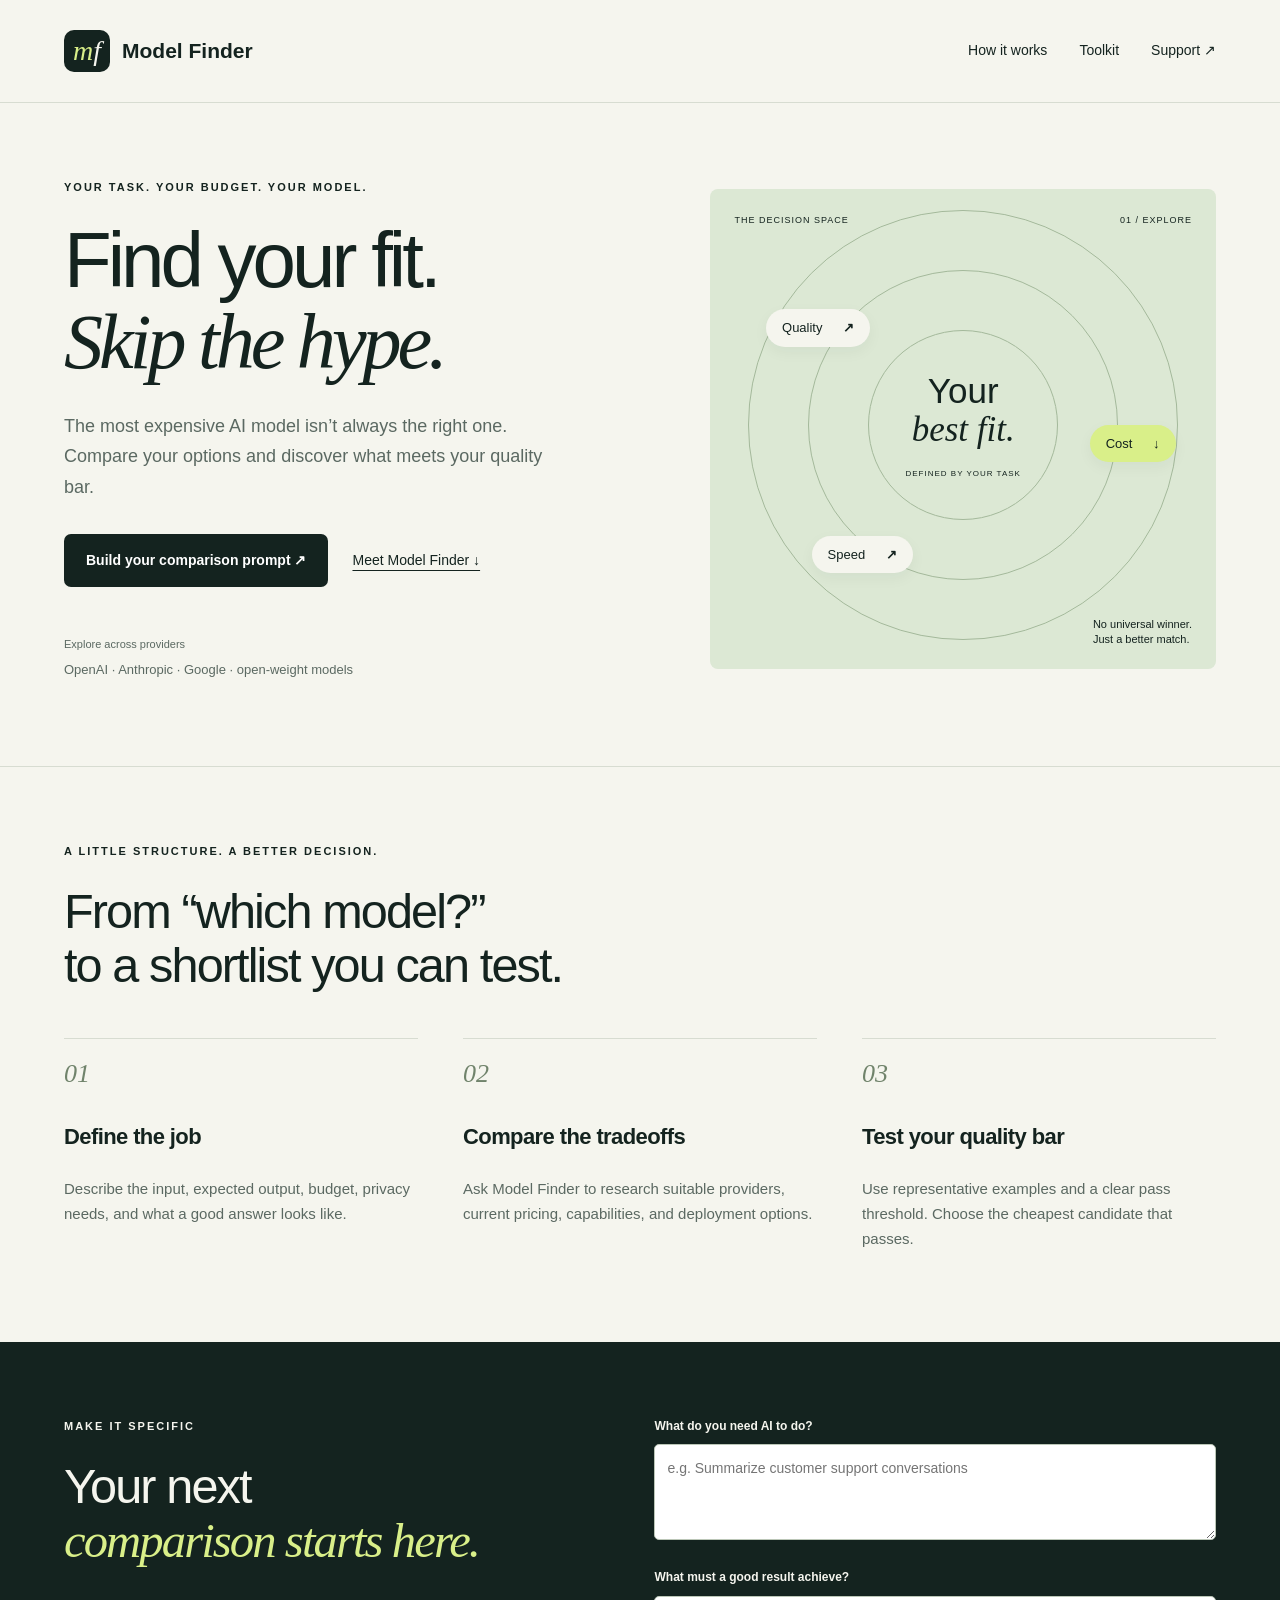
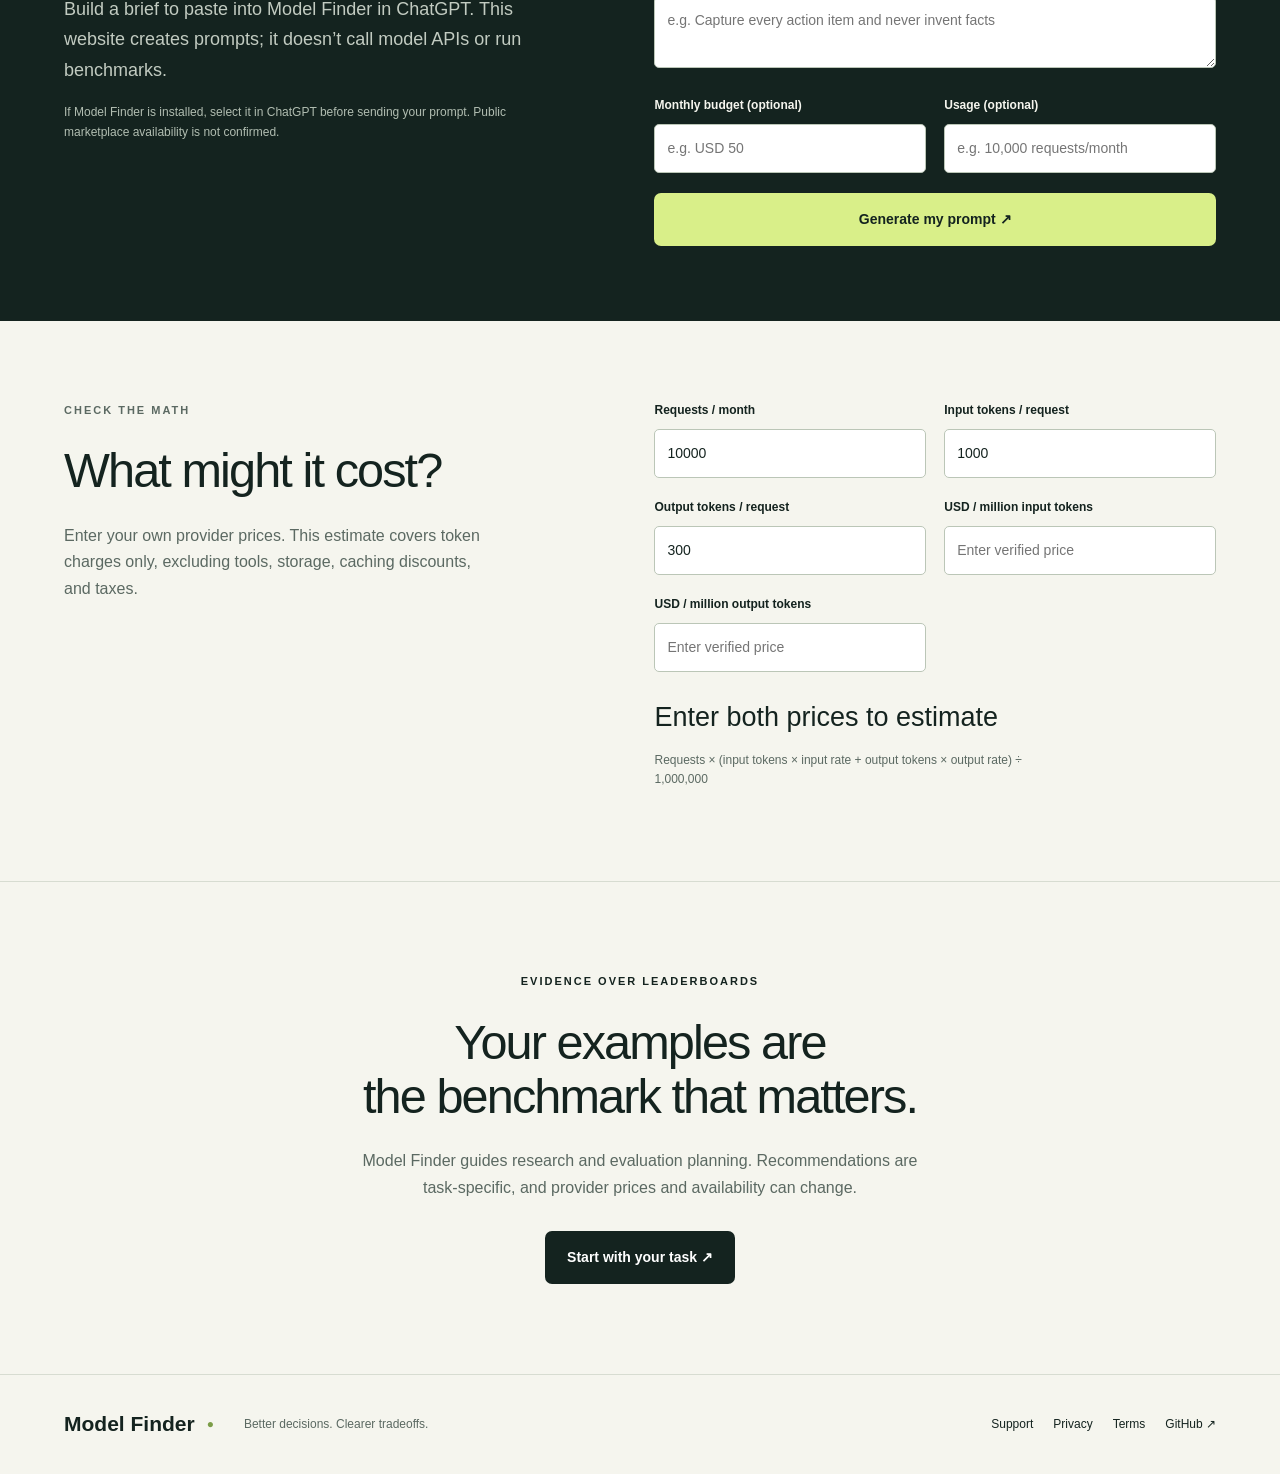
==== index.html @ d3212d1f "Build Model Finder public website and comparison toolkit" ====
<!doctype html><html lang="en"><head><meta charset="utf-8"><meta name="viewport" content="width=device-width,initial-scale=1"><meta name="description" content="Model Finder helps you compare AI models across providers and plan quality evaluations for your task and budget."><meta name="theme-color" content="#111b19"><title>Find your fit · Model Finder</title><link rel="icon" href="icon.svg" type="image/svg+xml"><link rel="stylesheet" href="style.css"></head><body><header><a class="brand" href="index.html"><span class="mark">m<span>f</span></span> Model Finder</a><nav aria-label="Main navigation"><a href="index.html#how">How it works</a><a href="index.html#toolkit">Toolkit</a><a href="support.html">Support ↗</a></nav></header><main><section class="hero"><div><p class="eyebrow">YOUR TASK. YOUR BUDGET. YOUR MODEL.</p><h1>Find your fit.<br><em>Skip the hype.</em></h1><p class="lead">The most expensive AI model isn’t always the right one. Compare your options and discover what meets your quality bar.</p><div class="actions"><a class="button" href="#toolkit">Build your comparison prompt ↗</a><a class="quiet" href="#how">Meet Model Finder ↓</a></div><div class="provider">Explore across providers<span>OpenAI · Anthropic · Google · open-weight models</span></div></div><div class="visual" aria-label="Illustration of choosing a model based on quality, cost and speed"><div class="visual-top"><span>THE DECISION SPACE</span><span>01 / EXPLORE</span></div><div class="orbit o1"></div><div class="orbit o2"></div><div class="orbit o3"></div><span class="node quality">Quality <b>↗</b></span><span class="node cost">Cost <b>↓</b></span><span class="node speed">Speed <b>↗</b></span><div class="core">Your<br><em>best fit.</em><span>DEFINED BY YOUR TASK</span></div><div class="visual-bottom">No universal winner.<br>Just a better match.</div></div></section><section class="intro" id="how"><p class="eyebrow">A LITTLE STRUCTURE. A BETTER DECISION.</p><h2>From “which model?”<br>to a shortlist you can test.</h2><div class="steps"><article><span>01</span><h3>Define the job</h3><p>Describe the input, expected output, budget, privacy needs, and what a good answer looks like.</p></article><article><span>02</span><h3>Compare the tradeoffs</h3><p>Ask Model Finder to research suitable providers, current pricing, capabilities, and deployment options.</p></article><article><span>03</span><h3>Test your quality bar</h3><p>Use representative examples and a clear pass threshold. Choose the cheapest candidate that passes.</p></article></div></section><section class="toolkit" id="toolkit"><div><p class="eyebrow">MAKE IT SPECIFIC</p><h2>Your next<br><em>comparison starts here.</em></h2><p class="lead">Build a brief to paste into Model Finder in ChatGPT. This website creates prompts; it doesn’t call model APIs or run benchmarks.</p><p class="small">If Model Finder is installed, select it in ChatGPT before sending your prompt. Public marketplace availability is not confirmed.</p></div><form id="brief"><label for="task">What do you need AI to do?</label><textarea id="task" rows="3" placeholder="e.g. Summarize customer support conversations" required maxlength="2000"></textarea><label for="quality">What must a good result achieve?</label><textarea id="quality" rows="2" placeholder="e.g. Capture every action item and never invent facts" required maxlength="2000"></textarea><div class="form-grid"><div><label for="budget">Monthly budget (optional)</label><input id="budget" placeholder="e.g. USD 50" maxlength="100"></div><div><label for="volume">Usage (optional)</label><input id="volume" placeholder="e.g. 10,000 requests/month" maxlength="100"></div></div><button class="button" type="submit">Generate my prompt ↗</button><div id="result" hidden><label for="prompt">Your comparison prompt</label><textarea id="prompt" rows="8" readonly></textarea><button id="copy" type="button" class="secondary">Copy prompt</button><p id="copy-status" role="status"></p></div></form></section><section class="calculator"><div><p class="eyebrow">CHECK THE MATH</p><h2>What might it cost?</h2><p>Enter your own provider prices. This estimate covers token charges only, excluding tools, storage, caching discounts, and taxes.</p></div><form id="cost-form"><div class="form-grid"><div><label for="requests">Requests / month</label><input id="requests" type="number" min="0" value="10000"></div><div><label for="input-tokens">Input tokens / request</label><input id="input-tokens" type="number" min="0" value="1000"></div><div><label for="output-tokens">Output tokens / request</label><input id="output-tokens" type="number" min="0" value="300"></div><div><label for="input-price">USD / million input tokens</label><input id="input-price" type="number" min="0" step="any" placeholder="Enter verified price"></div><div><label for="output-price">USD / million output tokens</label><input id="output-price" type="number" min="0" step="any" placeholder="Enter verified price"></div></div><output id="cost" aria-live="polite">Enter both prices to estimate</output><p class="small">Requests × (input tokens × input rate + output tokens × output rate) ÷ 1,000,000</p></form></section><section class="closing"><p class="eyebrow">EVIDENCE OVER LEADERBOARDS</p><h2>Your examples are<br>the benchmark that matters.</h2><p>Model Finder guides research and evaluation planning. Recommendations are task-specific, and provider prices and availability can change.</p><a class="button" href="#toolkit">Start with your task ↗</a></section></main><script src="app.js" defer></script><footer><a class="brand" href="index.html">Model Finder<span class="dot">●</span></a><p>Better decisions. Clearer tradeoffs.</p><div><a href="support.html">Support</a><a href="privacy.html">Privacy</a><a href="terms.html">Terms</a><a href="https://github.com/Abhiindigloo/modelfinder-website">GitHub ↗</a></div></footer></body></html>
---- style.css ----
:root{--ink:#14231f;--muted:#5b6962;--paper:#f5f5ee;--lime:#d9ef89;--line:#d7dcd1}*{box-sizing:border-box}html{scroll-behavior:smooth;scroll-padding-top:35px}body{margin:0;background:var(--paper);color:var(--ink);font-family:Arial,Helvetica,sans-serif;font-size:16px;line-height:1.65}a{color:inherit;text-underline-offset:5px}header,main,footer{max-width:1320px;margin:auto}header{padding:30px 5%;display:flex;align-items:center;justify-content:space-between;border-bottom:1px solid var(--line)}.brand{font-size:21px;font-weight:700;text-decoration:none;display:flex;align-items:center;gap:12px}.mark{background:var(--ink);color:var(--lime);padding:0 9px;border-radius:10px;font:italic 28px Georgia;line-height:42px}.mark span{color:var(--paper)}nav{display:flex;gap:32px;font-size:14px}nav a{text-decoration:none}nav a:hover,footer a:hover{text-decoration:underline}.hero{padding:75px 5% 85px;display:grid;grid-template-columns:1.15fr 1fr;gap:65px;align-items:center}.eyebrow{font-size:11px;letter-spacing:2px;font-weight:700;margin:0 0 24px}h1,h2,h3,p{margin-top:0}h1{font-size:clamp(48px,6.1vw,82px);line-height:1.04;letter-spacing:-4px;font-weight:500;margin-bottom:28px}em{font-family:Georgia,serif;font-weight:400}h2{font-size:clamp(32px,3.8vw,49px);line-height:1.12;letter-spacing:-1.9px;font-weight:500;margin-bottom:25px}h3{font-size:22px;letter-spacing:-.6px}.lead{font-size:18px;line-height:1.7;color:var(--muted);max-width:510px}.actions{display:flex;gap:24px;align-items:center;flex-wrap:wrap;margin-top:32px}.button{border:0;border-radius:7px;background:var(--ink);color:white;padding:16px 22px;display:inline-block;font-size:14px;font-weight:600;text-decoration:none;cursor:pointer;line-height:1.5}.button:hover{background:#314b3e}.quiet{font-size:14px}.provider{margin-top:48px;font-size:11px;color:var(--muted)}.provider span{display:block;font-size:13px;margin-top:6px}.visual{height:480px;background:#dce8d4;border-radius:8px;position:relative;overflow:hidden}.visual-top{position:absolute;top:24px;left:24px;right:24px;display:flex;justify-content:space-between;font-size:9px;letter-spacing:1px}.orbit{position:absolute;border:1px solid #a4b99b;border-radius:50%;left:50%;top:49%;transform:translate(-50%,-50%)}.o1{width:190px;height:190px}.o2{width:310px;height:310px}.o3{width:430px;height:430px}.core{position:absolute;left:50%;top:49%;transform:translate(-50%,-50%);font-size:35px;line-height:1.1;text-align:center}.core span{display:block;font-size:8px;letter-spacing:1px;margin-top:20px}.node{position:absolute;background:var(--paper);padding:8px 16px;border-radius:30px;font-size:13px;box-shadow:0 5px 15px #1831200c;z-index:1}.node b{margin-left:17px}.quality{left:11%;top:25%}.cost{right:8%;top:49%;background:var(--lime)}.speed{left:20%;bottom:20%}.visual-bottom{position:absolute;bottom:22px;right:24px;font-size:11px;line-height:1.4}.intro{padding:75px 5%;border-top:1px solid var(--line)}.steps{display:grid;grid-template-columns:repeat(3,1fr);gap:45px;margin-top:45px}.steps article{border-top:1px solid var(--line);padding-top:20px}.steps span{font:italic 26px Georgia;color:#70836b;display:block;margin-bottom:30px}.steps p{color:var(--muted);font-size:15px}.toolkit{background:var(--ink);color:var(--paper);padding:75px 5%;display:grid;grid-template-columns:1fr 1.1fr;gap:80px}.toolkit .lead{color:#c2cbc1}.toolkit .small{color:#b1bdb1}.toolkit em{color:var(--lime)}form{min-width:0}label{display:block;font-size:12px;font-weight:600;margin-bottom:8px}input,textarea{font:inherit;font-size:14px;background:white;border:1px solid #bbc6b7;border-radius:5px;padding:12px;width:100%;color:var(--ink);margin-bottom:20px}textarea{resize:vertical}.form-grid{display:grid;grid-template-columns:1fr 1fr;gap:0 18px}.toolkit .button{background:var(--lime);color:var(--ink);width:100%}#result{margin-top:25px}.secondary{padding:10px 20px;background:transparent;color:var(--paper);border:1px solid #9daa96;border-radius:5px;cursor:pointer}.small{font-size:12px;line-height:1.6}.calculator{padding:80px 5%;display:grid;grid-template-columns:1fr 1.1fr;gap:80px;border-bottom:1px solid var(--line)}.calculator p{max-width:420px;color:var(--muted)}output{display:block;font-size:27px;line-height:1.3;margin:8px 0 16px}.closing{padding:90px 5%;text-align:center}.closing p:not(.eyebrow){max-width:580px;margin:0 auto 30px;color:var(--muted)}footer{border-top:1px solid var(--line);padding:32px 5%;display:flex;align-items:center;gap:30px;flex-wrap:wrap}footer p{font-size:12px;color:var(--muted);margin:0}footer div{margin-left:auto;display:flex;gap:20px;font-size:12px}footer a{text-decoration:none}.dot{color:#7b9d48;font-size:12px}.document{padding:80px 5%;max-width:900px;min-height:70vh}.document h1{font-size:62px;margin-bottom:50px}.document h2{font-size:25px;letter-spacing:-.5px;margin-top:35px;margin-bottom:12px}.document p{color:var(--muted)}:focus-visible{outline:3px solid #82ac3c;outline-offset:5px}@media(max-width:850px){header{padding:20px 6%}nav{gap:16px}nav a:first-child{display:none}.hero,.toolkit,.calculator{grid-template-columns:1fr;gap:40px;padding:50px 6%}.hero h1{letter-spacing:-2px}.visual{height:430px}.intro,.closing{padding:55px 6%}.steps{gap:25px}.toolkit h2 br{display:none}.document{padding:50px 6%}.document h1{font-size:45px;letter-spacing:-2px}footer{padding:25px 6%}footer div{margin-left:0}}@media(max-width:520px){.steps{grid-template-columns:1fr;gap:15px}.steps span{margin-bottom:12px}.brand{font-size:18px}nav{font-size:12px}.hero{padding-top:40px}.visual{height:370px}.provider{margin-top:30px}.form-grid{grid-template-columns:1fr}.actions{gap:18px}.eyebrow{font-size:10px;letter-spacing:1.5px}footer div{gap:18px;flex-wrap:wrap}h1{font-size:54px}h2{font-size:36px}}@media(prefers-reduced-motion:reduce){html{scroll-behavior:auto}}
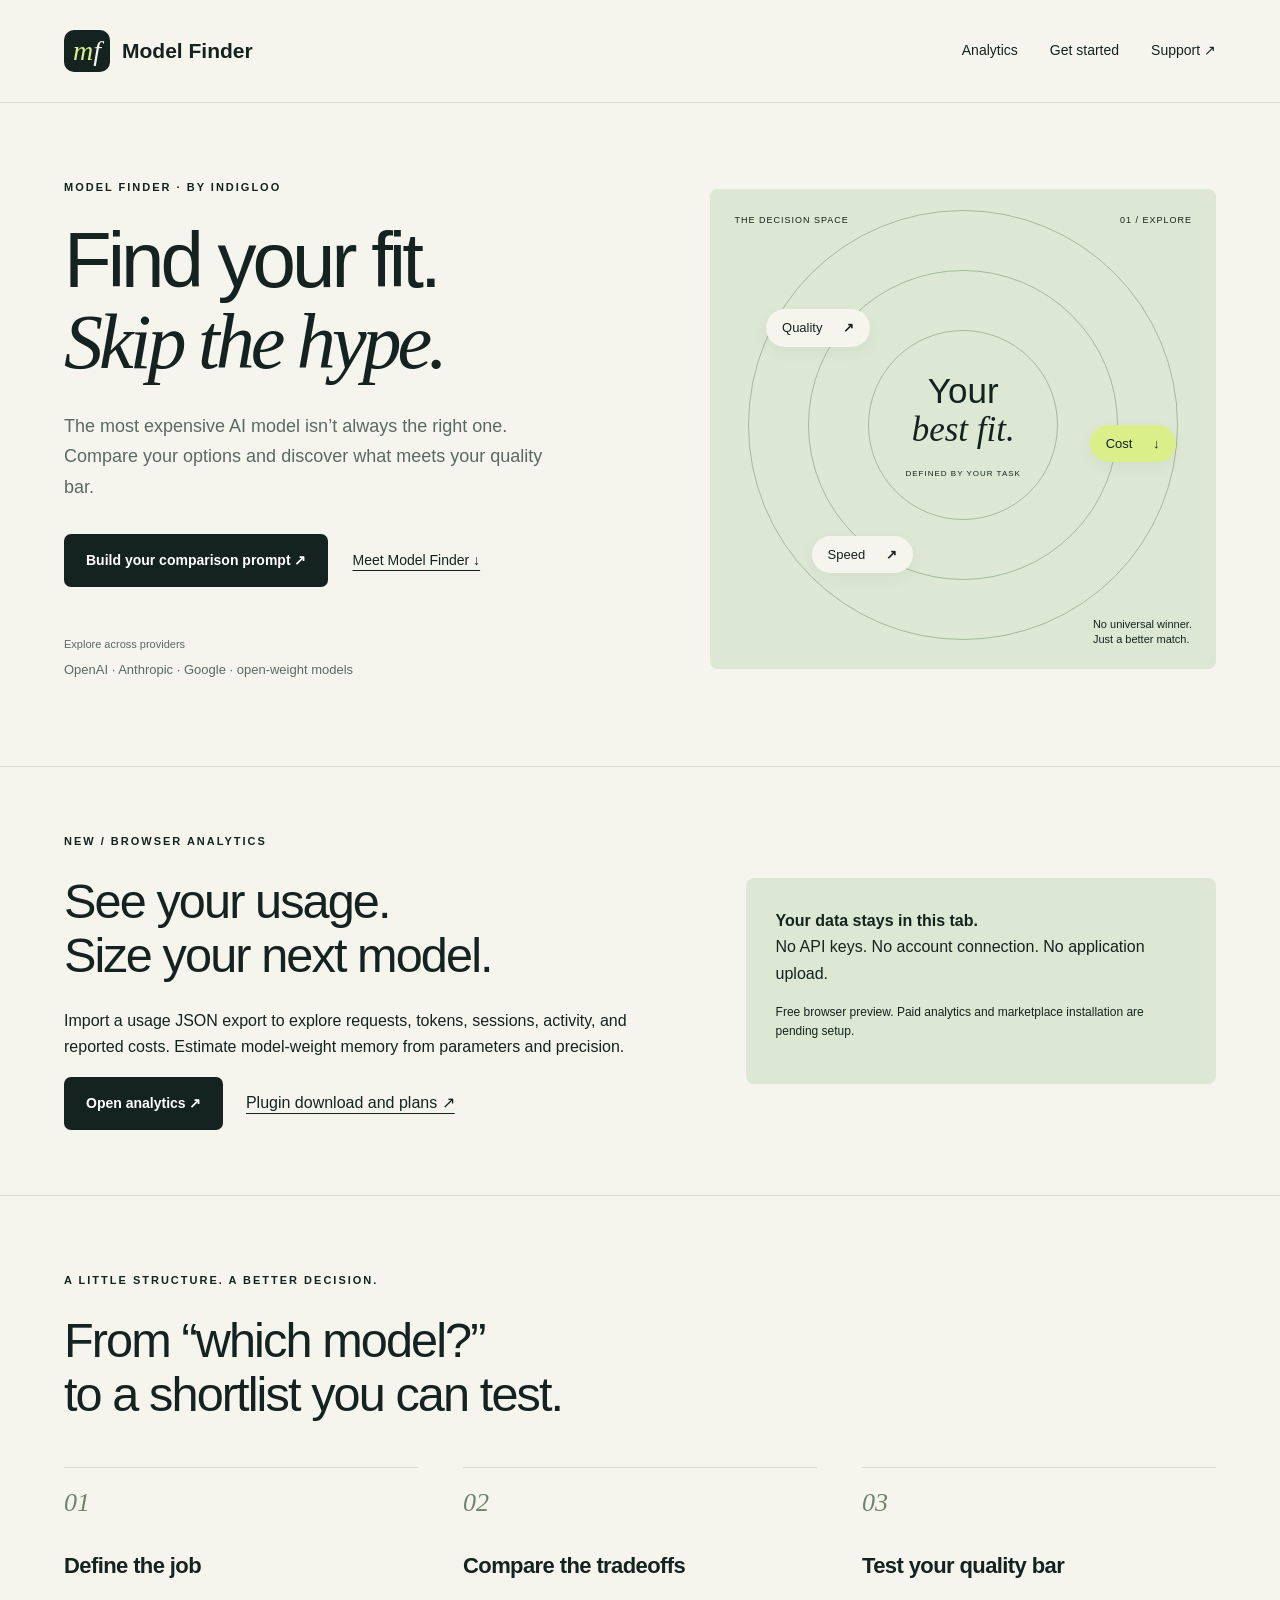
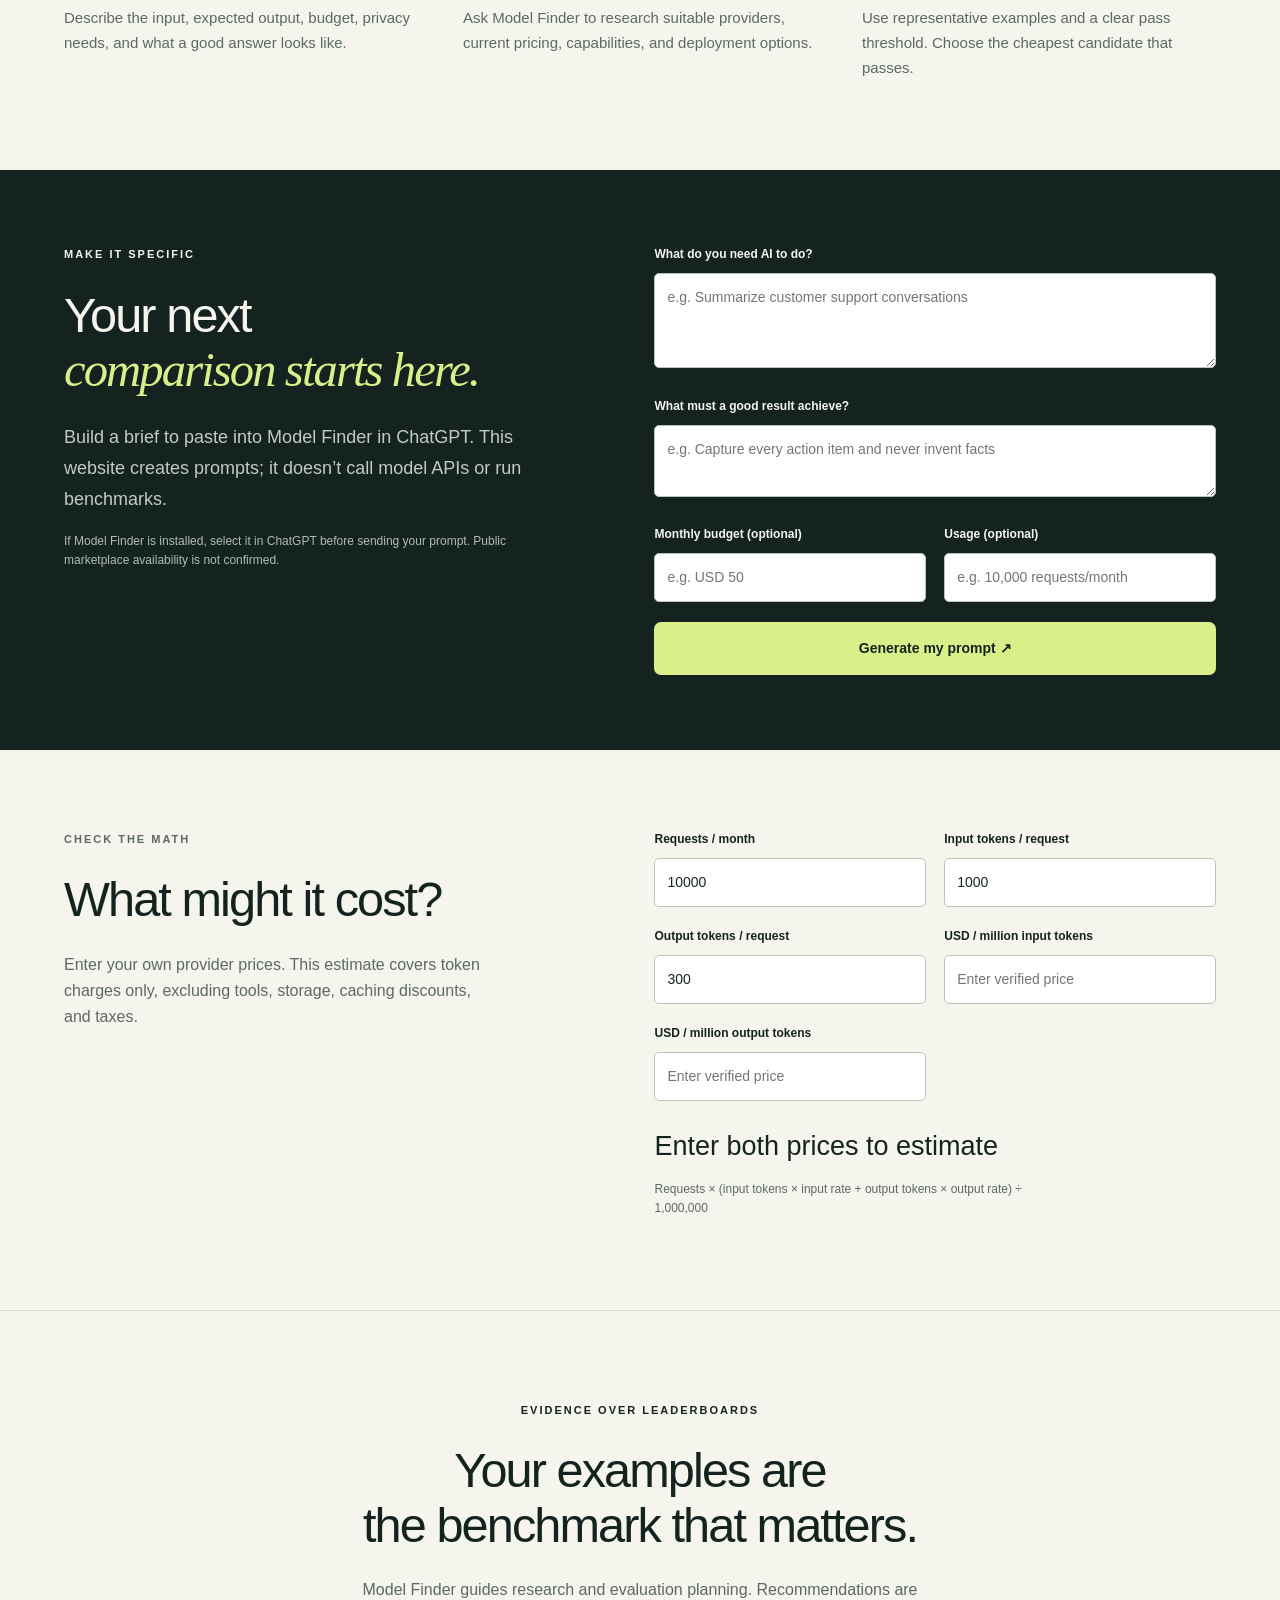
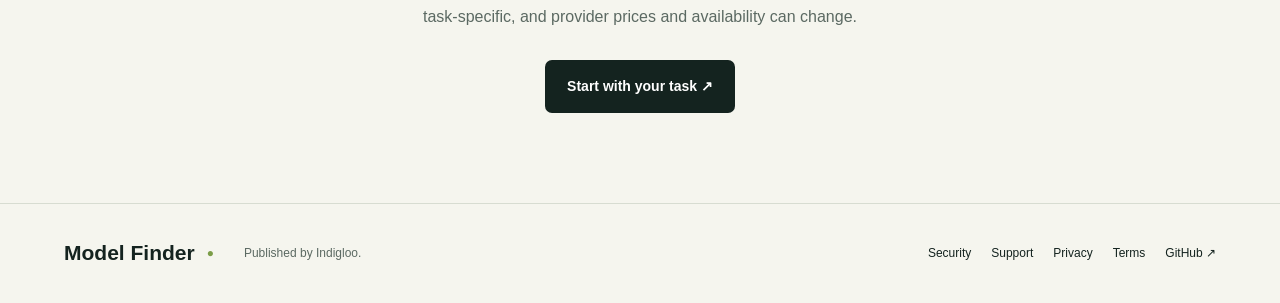
==== commit 6810d4e6: "Add browser-local model analytics with validated imports and security controls" ====
--- a/index.html
+++ b/index.html
@@ -1 +1 @@
-<!doctype html><html lang="en"><head><meta charset="utf-8"><meta name="viewport" content="width=device-width,initial-scale=1"><meta name="description" content="Model Finder helps you compare AI models across providers and plan quality evaluations for your task and budget."><meta name="theme-color" content="#111b19"><title>Find your fit · Model Finder</title><link rel="icon" href="icon.svg" type="image/svg+xml"><link rel="stylesheet" href="style.css"></head><body><header><a class="brand" href="index.html"><span class="mark">m<span>f</span></span> Model Finder</a><nav aria-label="Main navigation"><a href="index.html#how">How it works</a><a href="index.html#toolkit">Toolkit</a><a href="support.html">Support ↗</a></nav></header><main><section class="hero"><div><p class="eyebrow">YOUR TASK. YOUR BUDGET. YOUR MODEL.</p><h1>Find your fit.<br><em>Skip the hype.</em></h1><p class="lead">The most expensive AI model isn’t always the right one. Compare your options and discover what meets your quality bar.</p><div class="actions"><a class="button" href="#toolkit">Build your comparison prompt ↗</a><a class="quiet" href="#how">Meet Model Finder ↓</a></div><div class="provider">Explore across providers<span>OpenAI · Anthropic · Google · open-weight models</span></div></div><div class="visual" aria-label="Illustration of choosing a model based on quality, cost and speed"><div class="visual-top"><span>THE DECISION SPACE</span><span>01 / EXPLORE</span></div><div class="orbit o1"></div><div class="orbit o2"></div><div class="orbit o3"></div><span class="node quality">Quality <b>↗</b></span><span class="node cost">Cost <b>↓</b></span><span class="node speed">Speed <b>↗</b></span><div class="core">Your<br><em>best fit.</em><span>DEFINED BY YOUR TASK</span></div><div class="visual-bottom">No universal winner.<br>Just a better match.</div></div></section><section class="intro" id="how"><p class="eyebrow">A LITTLE STRUCTURE. A BETTER DECISION.</p><h2>From “which model?”<br>to a shortlist you can test.</h2><div class="steps"><article><span>01</span><h3>Define the job</h3><p>Describe the input, expected output, budget, privacy needs, and what a good answer looks like.</p></article><article><span>02</span><h3>Compare the tradeoffs</h3><p>Ask Model Finder to research suitable providers, current pricing, capabilities, and deployment options.</p></article><article><span>03</span><h3>Test your quality bar</h3><p>Use representative examples and a clear pass threshold. Choose the cheapest candidate that passes.</p></article></div></section><section class="toolkit" id="toolkit"><div><p class="eyebrow">MAKE IT SPECIFIC</p><h2>Your next<br><em>comparison starts here.</em></h2><p class="lead">Build a brief to paste into Model Finder in ChatGPT. This website creates prompts; it doesn’t call model APIs or run benchmarks.</p><p class="small">If Model Finder is installed, select it in ChatGPT before sending your prompt. Public marketplace availability is not confirmed.</p></div><form id="brief"><label for="task">What do you need AI to do?</label><textarea id="task" rows="3" placeholder="e.g. Summarize customer support conversations" required maxlength="2000"></textarea><label for="quality">What must a good result achieve?</label><textarea id="quality" rows="2" placeholder="e.g. Capture every action item and never invent facts" required maxlength="2000"></textarea><div class="form-grid"><div><label for="budget">Monthly budget (optional)</label><input id="budget" placeholder="e.g. USD 50" maxlength="100"></div><div><label for="volume">Usage (optional)</label><input id="volume" placeholder="e.g. 10,000 requests/month" maxlength="100"></div></div><button class="button" type="submit">Generate my prompt ↗</button><div id="result" hidden><label for="prompt">Your comparison prompt</label><textarea id="prompt" rows="8" readonly></textarea><button id="copy" type="button" class="secondary">Copy prompt</button><p id="copy-status" role="status"></p></div></form></section><section class="calculator"><div><p class="eyebrow">CHECK THE MATH</p><h2>What might it cost?</h2><p>Enter your own provider prices. This estimate covers token charges only, excluding tools, storage, caching discounts, and taxes.</p></div><form id="cost-form"><div class="form-grid"><div><label for="requests">Requests / month</label><input id="requests" type="number" min="0" value="10000"></div><div><label for="input-tokens">Input tokens / request</label><input id="input-tokens" type="number" min="0" value="1000"></div><div><label for="output-tokens">Output tokens / request</label><input id="output-tokens" type="number" min="0" value="300"></div><div><label for="input-price">USD / million input tokens</label><input id="input-price" type="number" min="0" step="any" placeholder="Enter verified price"></div><div><label for="output-price">USD / million output tokens</label><input id="output-price" type="number" min="0" step="any" placeholder="Enter verified price"></div></div><output id="cost" aria-live="polite">Enter both prices to estimate</output><p class="small">Requests × (input tokens × input rate + output tokens × output rate) ÷ 1,000,000</p></form></section><section class="closing"><p class="eyebrow">EVIDENCE OVER LEADERBOARDS</p><h2>Your examples are<br>the benchmark that matters.</h2><p>Model Finder guides research and evaluation planning. Recommendations are task-specific, and provider prices and availability can change.</p><a class="button" href="#toolkit">Start with your task ↗</a></section></main><script src="app.js" defer></script><footer><a class="brand" href="index.html">Model Finder<span class="dot">●</span></a><p>Better decisions. Clearer tradeoffs.</p><div><a href="support.html">Support</a><a href="privacy.html">Privacy</a><a href="terms.html">Terms</a><a href="https://github.com/Abhiindigloo/modelfinder-website">GitHub ↗</a></div></footer></body></html>+<!doctype html><html lang="en"><head><meta charset="utf-8"><meta http-equiv="Content-Security-Policy" content="default-src 'none'; script-src 'self'; style-src 'self'; img-src 'self'; font-src 'self'; connect-src 'none'; object-src 'none'; base-uri 'none'; form-action 'none'"><meta name="referrer" content="no-referrer"><meta name="viewport" content="width=device-width,initial-scale=1"><meta name="description" content="Model Finder helps you compare AI models across providers and plan quality evaluations for your task and budget."><meta name="theme-color" content="#111b19"><title>Find your fit · Model Finder</title><link rel="icon" href="icon.svg" type="image/svg+xml"><link rel="stylesheet" href="style.css"></head><body><header><a class="brand" href="index.html"><span class="mark">m<span>f</span></span> Model Finder</a><nav aria-label="Main navigation"><a href="analytics.html">Analytics</a><a href="install.html">Get started</a><a href="support.html">Support ↗</a></nav></header><main><section class="hero"><div><p class="eyebrow">MODEL FINDER · BY INDIGLOO</p><h1>Find your fit.<br><em>Skip the hype.</em></h1><p class="lead">The most expensive AI model isn’t always the right one. Compare your options and discover what meets your quality bar.</p><div class="actions"><a class="button" href="#toolkit">Build your comparison prompt ↗</a><a class="quiet" href="#how">Meet Model Finder ↓</a></div><div class="provider">Explore across providers<span>OpenAI · Anthropic · Google · open-weight models</span></div></div><div class="visual" aria-label="Illustration of choosing a model based on quality, cost and speed"><div class="visual-top"><span>THE DECISION SPACE</span><span>01 / EXPLORE</span></div><div class="orbit o1"></div><div class="orbit o2"></div><div class="orbit o3"></div><span class="node quality">Quality <b>↗</b></span><span class="node cost">Cost <b>↓</b></span><span class="node speed">Speed <b>↗</b></span><div class="core">Your<br><em>best fit.</em><span>DEFINED BY YOUR TASK</span></div><div class="visual-bottom">No universal winner.<br>Just a better match.</div></div></section><section class="analytics-promo"><div><p class="eyebrow">NEW / BROWSER ANALYTICS</p><h2>See your usage.<br>Size your next model.</h2><p>Import a usage JSON export to explore requests, tokens, sessions, activity, and reported costs. Estimate model-weight memory from parameters and precision.</p><a class="button" href="analytics.html">Open analytics ↗</a> <a href="install.html">Plugin download and plans ↗</a></div><aside><strong>Your data stays in this tab.</strong><p>No API keys. No account connection. No application upload.</p><p class="small">Free browser preview. Paid analytics and marketplace installation are pending setup.</p></aside></section><section class="intro" id="how"><p class="eyebrow">A LITTLE STRUCTURE. A BETTER DECISION.</p><h2>From “which model?”<br>to a shortlist you can test.</h2><div class="steps"><article><span>01</span><h3>Define the job</h3><p>Describe the input, expected output, budget, privacy needs, and what a good answer looks like.</p></article><article><span>02</span><h3>Compare the tradeoffs</h3><p>Ask Model Finder to research suitable providers, current pricing, capabilities, and deployment options.</p></article><article><span>03</span><h3>Test your quality bar</h3><p>Use representative examples and a clear pass threshold. Choose the cheapest candidate that passes.</p></article></div></section><section class="toolkit" id="toolkit"><div><p class="eyebrow">MAKE IT SPECIFIC</p><h2>Your next<br><em>comparison starts here.</em></h2><p class="lead">Build a brief to paste into Model Finder in ChatGPT. This website creates prompts; it doesn’t call model APIs or run benchmarks.</p><p class="small">If Model Finder is installed, select it in ChatGPT before sending your prompt. Public marketplace availability is not confirmed.</p></div><form id="brief"><label for="task">What do you need AI to do?</label><textarea id="task" rows="3" placeholder="e.g. Summarize customer support conversations" required maxlength="2000"></textarea><label for="quality">What must a good result achieve?</label><textarea id="quality" rows="2" placeholder="e.g. Capture every action item and never invent facts" required maxlength="2000"></textarea><div class="form-grid"><div><label for="budget">Monthly budget (optional)</label><input id="budget" placeholder="e.g. USD 50" maxlength="100"></div><div><label for="volume">Usage (optional)</label><input id="volume" placeholder="e.g. 10,000 requests/month" maxlength="100"></div></div><button class="button" type="submit">Generate my prompt ↗</button><div id="result" hidden><label for="prompt">Your comparison prompt</label><textarea id="prompt" rows="8" readonly></textarea><button id="copy" type="button" class="secondary">Copy prompt</button><p id="copy-status" role="status"></p></div></form></section><section class="calculator"><div><p class="eyebrow">CHECK THE MATH</p><h2>What might it cost?</h2><p>Enter your own provider prices. This estimate covers token charges only, excluding tools, storage, caching discounts, and taxes.</p></div><form id="cost-form"><div class="form-grid"><div><label for="requests">Requests / month</label><input id="requests" type="number" min="0" value="10000"></div><div><label for="input-tokens">Input tokens / request</label><input id="input-tokens" type="number" min="0" value="1000"></div><div><label for="output-tokens">Output tokens / request</label><input id="output-tokens" type="number" min="0" value="300"></div><div><label for="input-price">USD / million input tokens</label><input id="input-price" type="number" min="0" step="any" placeholder="Enter verified price"></div><div><label for="output-price">USD / million output tokens</label><input id="output-price" type="number" min="0" step="any" placeholder="Enter verified price"></div></div><output id="cost" aria-live="polite">Enter both prices to estimate</output><p class="small">Requests × (input tokens × input rate + output tokens × output rate) ÷ 1,000,000</p></form></section><section class="closing"><p class="eyebrow">EVIDENCE OVER LEADERBOARDS</p><h2>Your examples are<br>the benchmark that matters.</h2><p>Model Finder guides research and evaluation planning. Recommendations are task-specific, and provider prices and availability can change.</p><a class="button" href="#toolkit">Start with your task ↗</a></section></main><script src="app.js" defer></script><footer><a class="brand" href="index.html">Model Finder<span class="dot">●</span></a><p>Published by Indigloo.</p><div><a href="security.html">Security</a><a href="support.html">Support</a><a href="privacy.html">Privacy</a><a href="terms.html">Terms</a><a href="https://github.com/Abhiindigloo/modelfinder-website">GitHub ↗</a></div></footer></body></html>
--- a/style.css
+++ b/style.css
@@ -1 +1,2 @@
 :root{--ink:#14231f;--muted:#5b6962;--paper:#f5f5ee;--lime:#d9ef89;--line:#d7dcd1}*{box-sizing:border-box}html{scroll-behavior:smooth;scroll-padding-top:35px}body{margin:0;background:var(--paper);color:var(--ink);font-family:Arial,Helvetica,sans-serif;font-size:16px;line-height:1.65}a{color:inherit;text-underline-offset:5px}header,main,footer{max-width:1320px;margin:auto}header{padding:30px 5%;display:flex;align-items:center;justify-content:space-between;border-bottom:1px solid var(--line)}.brand{font-size:21px;font-weight:700;text-decoration:none;display:flex;align-items:center;gap:12px}.mark{background:var(--ink);color:var(--lime);padding:0 9px;border-radius:10px;font:italic 28px Georgia;line-height:42px}.mark span{color:var(--paper)}nav{display:flex;gap:32px;font-size:14px}nav a{text-decoration:none}nav a:hover,footer a:hover{text-decoration:underline}.hero{padding:75px 5% 85px;display:grid;grid-template-columns:1.15fr 1fr;gap:65px;align-items:center}.eyebrow{font-size:11px;letter-spacing:2px;font-weight:700;margin:0 0 24px}h1,h2,h3,p{margin-top:0}h1{font-size:clamp(48px,6.1vw,82px);line-height:1.04;letter-spacing:-4px;font-weight:500;margin-bottom:28px}em{font-family:Georgia,serif;font-weight:400}h2{font-size:clamp(32px,3.8vw,49px);line-height:1.12;letter-spacing:-1.9px;font-weight:500;margin-bottom:25px}h3{font-size:22px;letter-spacing:-.6px}.lead{font-size:18px;line-height:1.7;color:var(--muted);max-width:510px}.actions{display:flex;gap:24px;align-items:center;flex-wrap:wrap;margin-top:32px}.button{border:0;border-radius:7px;background:var(--ink);color:white;padding:16px 22px;display:inline-block;font-size:14px;font-weight:600;text-decoration:none;cursor:pointer;line-height:1.5}.button:hover{background:#314b3e}.quiet{font-size:14px}.provider{margin-top:48px;font-size:11px;color:var(--muted)}.provider span{display:block;font-size:13px;margin-top:6px}.visual{height:480px;background:#dce8d4;border-radius:8px;position:relative;overflow:hidden}.visual-top{position:absolute;top:24px;left:24px;right:24px;display:flex;justify-content:space-between;font-size:9px;letter-spacing:1px}.orbit{position:absolute;border:1px solid #a4b99b;border-radius:50%;left:50%;top:49%;transform:translate(-50%,-50%)}.o1{width:190px;height:190px}.o2{width:310px;height:310px}.o3{width:430px;height:430px}.core{position:absolute;left:50%;top:49%;transform:translate(-50%,-50%);font-size:35px;line-height:1.1;text-align:center}.core span{display:block;font-size:8px;letter-spacing:1px;margin-top:20px}.node{position:absolute;background:var(--paper);padding:8px 16px;border-radius:30px;font-size:13px;box-shadow:0 5px 15px #1831200c;z-index:1}.node b{margin-left:17px}.quality{left:11%;top:25%}.cost{right:8%;top:49%;background:var(--lime)}.speed{left:20%;bottom:20%}.visual-bottom{position:absolute;bottom:22px;right:24px;font-size:11px;line-height:1.4}.intro{padding:75px 5%;border-top:1px solid var(--line)}.steps{display:grid;grid-template-columns:repeat(3,1fr);gap:45px;margin-top:45px}.steps article{border-top:1px solid var(--line);padding-top:20px}.steps span{font:italic 26px Georgia;color:#70836b;display:block;margin-bottom:30px}.steps p{color:var(--muted);font-size:15px}.toolkit{background:var(--ink);color:var(--paper);padding:75px 5%;display:grid;grid-template-columns:1fr 1.1fr;gap:80px}.toolkit .lead{color:#c2cbc1}.toolkit .small{color:#b1bdb1}.toolkit em{color:var(--lime)}form{min-width:0}label{display:block;font-size:12px;font-weight:600;margin-bottom:8px}input,textarea{font:inherit;font-size:14px;background:white;border:1px solid #bbc6b7;border-radius:5px;padding:12px;width:100%;color:var(--ink);margin-bottom:20px}textarea{resize:vertical}.form-grid{display:grid;grid-template-columns:1fr 1fr;gap:0 18px}.toolkit .button{background:var(--lime);color:var(--ink);width:100%}#result{margin-top:25px}.secondary{padding:10px 20px;background:transparent;color:var(--paper);border:1px solid #9daa96;border-radius:5px;cursor:pointer}.small{font-size:12px;line-height:1.6}.calculator{padding:80px 5%;display:grid;grid-template-columns:1fr 1.1fr;gap:80px;border-bottom:1px solid var(--line)}.calculator p{max-width:420px;color:var(--muted)}output{display:block;font-size:27px;line-height:1.3;margin:8px 0 16px}.closing{padding:90px 5%;text-align:center}.closing p:not(.eyebrow){max-width:580px;margin:0 auto 30px;color:var(--muted)}footer{border-top:1px solid var(--line);padding:32px 5%;display:flex;align-items:center;gap:30px;flex-wrap:wrap}footer p{font-size:12px;color:var(--muted);margin:0}footer div{margin-left:auto;display:flex;gap:20px;font-size:12px}footer a{text-decoration:none}.dot{color:#7b9d48;font-size:12px}.document{padding:80px 5%;max-width:900px;min-height:70vh}.document h1{font-size:62px;margin-bottom:50px}.document h2{font-size:25px;letter-spacing:-.5px;margin-top:35px;margin-bottom:12px}.document p{color:var(--muted)}:focus-visible{outline:3px solid #82ac3c;outline-offset:5px}@media(max-width:850px){header{padding:20px 6%}nav{gap:16px}nav a:first-child{display:none}.hero,.toolkit,.calculator{grid-template-columns:1fr;gap:40px;padding:50px 6%}.hero h1{letter-spacing:-2px}.visual{height:430px}.intro,.closing{padding:55px 6%}.steps{gap:25px}.toolkit h2 br{display:none}.document{padding:50px 6%}.document h1{font-size:45px;letter-spacing:-2px}footer{padding:25px 6%}footer div{margin-left:0}}@media(max-width:520px){.steps{grid-template-columns:1fr;gap:15px}.steps span{margin-bottom:12px}.brand{font-size:18px}nav{font-size:12px}.hero{padding-top:40px}.visual{height:370px}.provider{margin-top:30px}.form-grid{grid-template-columns:1fr}.actions{gap:18px}.eyebrow{font-size:10px;letter-spacing:1.5px}footer div{gap:18px;flex-wrap:wrap}h1{font-size:54px}h2{font-size:36px}}@media(prefers-reduced-motion:reduce){html{scroll-behavior:auto}}
+.analytics-main{padding:0 5%}.analytics-heading{padding:65px 0 45px}.analytics-heading h1{font-size:64px}.dashboard{border:1px solid var(--line);border-radius:12px;background:#fff;padding:32px;margin-bottom:60px;scroll-margin-top:20px}.section-top{display:flex;justify-content:space-between;gap:20px;align-items:start}.section-top h2{font-size:38px}.section-top label{min-width:150px}.import-controls{display:flex;gap:16px;align-items:center;flex-wrap:wrap}.file-label{margin:0;padding:12px;border:1px solid var(--line);border-radius:5px;max-width:100%}.file-label input{margin:5px 0 0;padding:0;border:0;font-size:12px}.outline{padding:14px 20px;border:1px solid var(--ink);background:transparent;color:var(--ink);border-radius:6px;cursor:pointer}.stats{display:grid;grid-template-columns:repeat(3,minmax(0,1fr));gap:12px;margin:25px 0}.stats article{background:#edf1e7;border:1px solid #e0e6d8;padding:18px;border-radius:7px;min-width:0}.stats span{font-size:12px;color:var(--muted);display:block}.stats strong{font-size:26px;font-weight:500;display:block;overflow-wrap:anywhere;line-height:1.4;margin-top:6px}.activity-day{display:grid;grid-template-columns:100px 1fr 90px;gap:12px;font-size:12px;align-items:center;margin:7px 0}meter{width:100%;height:20px;accent-color:#729646}.table-wrap{overflow:auto}table{width:100%;border-collapse:collapse;font-size:13px}td,th{padding:14px 12px;border-bottom:1px solid var(--line);text-align:left;overflow-wrap:anywhere;max-width:300px}th{white-space:nowrap;background:#f4f6f0}select{width:100%;background:white;color:var(--ink);padding:12px;border:1px solid #bbc6b7;border-radius:5px;font:inherit;font-size:14px;margin-bottom:20px}.size-section{display:grid;grid-template-columns:1fr 1fr;gap:55px;padding:15px 0 60px}.size-section .stats{grid-template-columns:1fr 1fr}.format{padding:45px 0 65px;border-top:1px solid var(--line);max-width:900px}pre{overflow:auto;padding:24px;background:var(--ink);color:var(--paper);border-radius:7px;font-size:13px}.analytics-promo{padding:65px 5%;display:grid;grid-template-columns:1.3fr 1fr;gap:70px;border-top:1px solid var(--line)}.analytics-promo aside{padding:30px;background:#dce8d4;border-radius:8px;align-self:center}.analytics-promo .button{margin-right:18px}@media(max-width:850px){.size-section,.analytics-promo{grid-template-columns:1fr;gap:30px}.analytics-heading h1{font-size:48px;letter-spacing:-2px}.dashboard{padding:20px}.analytics-main{padding:0 6%}.stats{grid-template-columns:repeat(2,minmax(0,1fr))}.section-top{flex-wrap:wrap}}@media(max-width:520px){.stats strong{font-size:21px}.stats article{padding:13px}.size-section .stats{grid-template-columns:1fr}.activity-day{grid-template-columns:85px 1fr 68px;gap:5px;font-size:10px}.dashboard{padding:16px}.analytics-heading{padding-top:40px}.section-top h2{font-size:30px}.analytics-promo{padding:45px 6%}.analytics-promo a{display:inline-block;margin-bottom:15px}}
